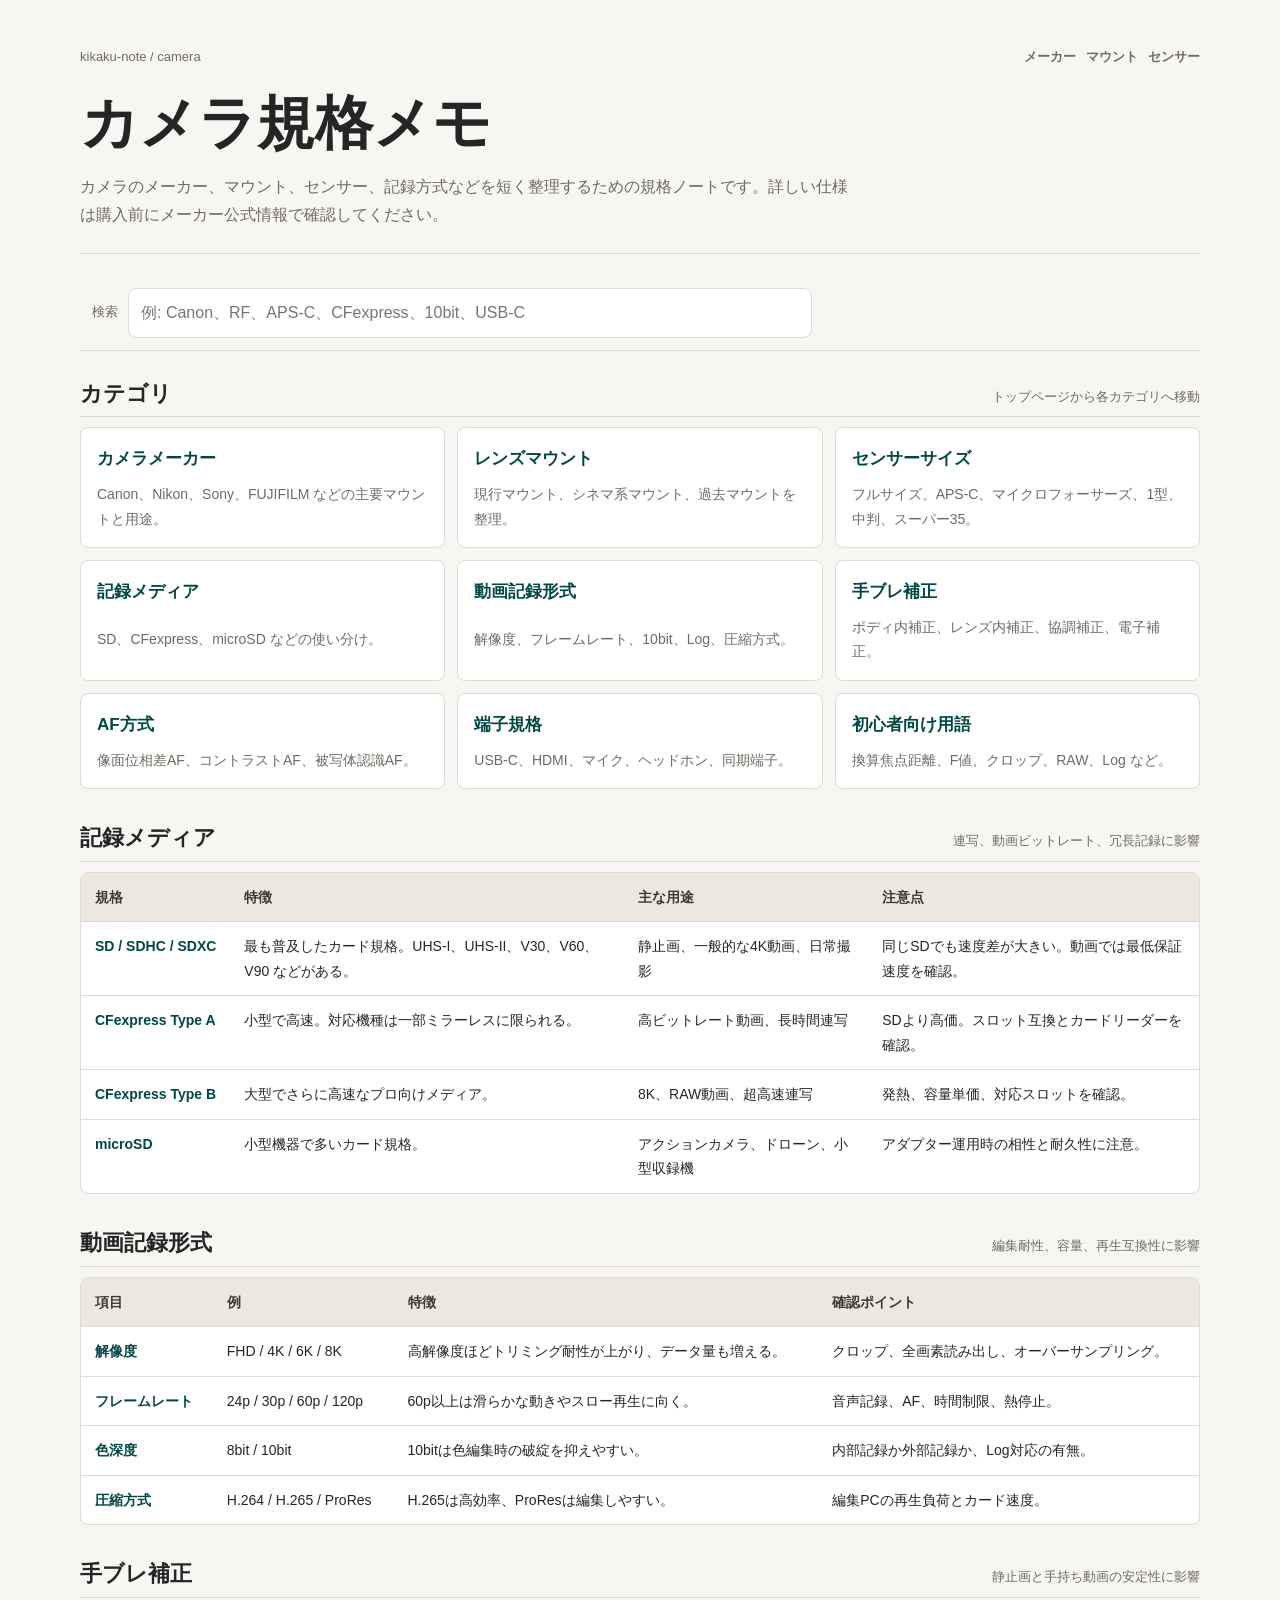
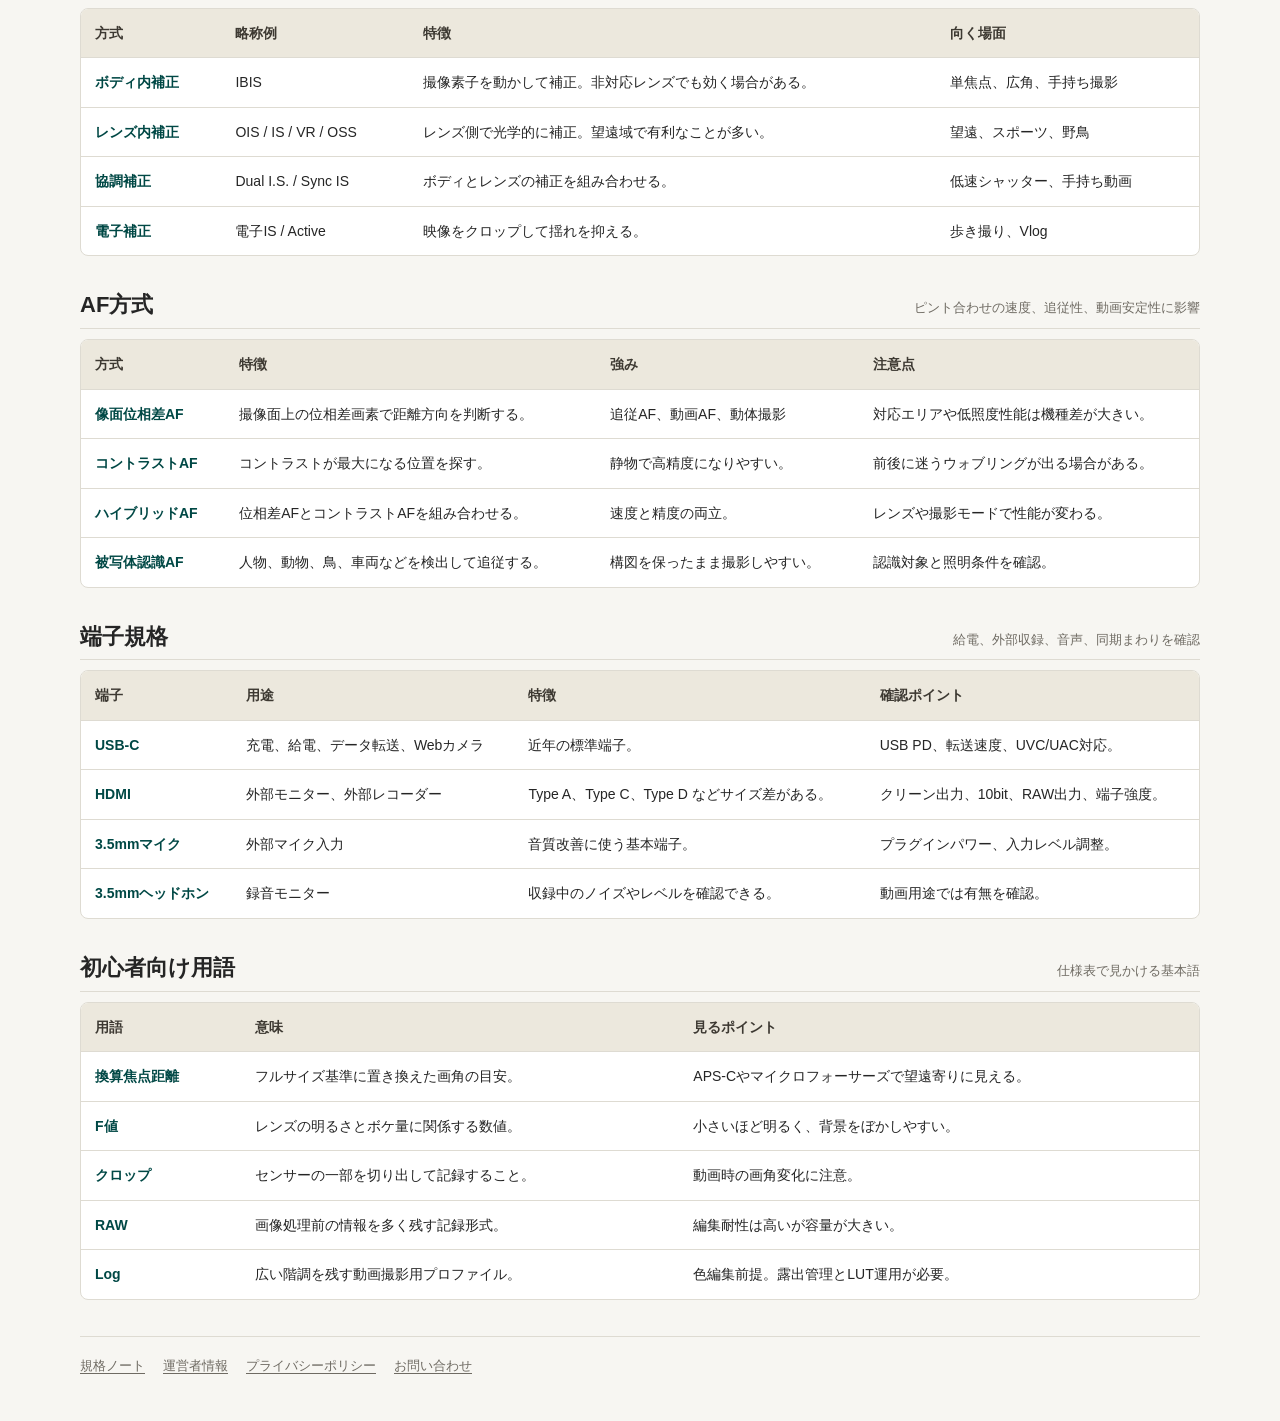
==== index.html @ 4264327b "Add camera standards multi-page site" ====
<!doctype html>
<html lang="ja">
<head>
  <meta charset="utf-8">
  <meta name="viewport" content="width=device-width, initial-scale=1">
  <title>カメラ規格メモ</title>
  <meta name="description" content="カメラメーカー、レンズマウント、センサーサイズ、記録メディア、動画記録形式などを整理するカメラ規格メモ。">
  <link rel="canonical" href="https://camera.kikaku-note.com/">
  <meta property="og:type" content="website">
  <meta property="og:title" content="カメラ規格メモ">
  <meta property="og:description" content="カメラ関連規格を軽く調べるための規格ノート。">
  <meta property="og:url" content="https://camera.kikaku-note.com/">
  <meta name="theme-color" content="#f7f6f2">
  <script async src="https://www.googletagmanager.com/gtag/js?id=G-C3M3YRW4B7"></script>
  <script>
    window.dataLayer = window.dataLayer || [];
    function gtag(){dataLayer.push(arguments);}
    gtag('js', new Date());
    gtag('config', 'G-C3M3YRW4B7');
  </script>
  <style>
    :root{--bg:#f7f6f2;--paper:#fff;--ink:#252525;--muted:#6f6b63;--line:#dedbd2;--soft:#ece8dd;--accent:#006c67;--accent-ink:#004845;--mark:#fff2a6;font-family:-apple-system,BlinkMacSystemFont,"Segoe UI","Hiragino Sans","Yu Gothic",Meiryo,sans-serif;color-scheme:light}
    *{box-sizing:border-box}
    body{margin:0;background:var(--bg);color:var(--ink);line-height:1.75;letter-spacing:0}
    a{color:var(--accent-ink);text-decoration-thickness:1px;text-underline-offset:.2em}
    .site{width:min(1120px,calc(100% - 32px));margin:0 auto;padding:26px 0 44px}
    header{display:grid;gap:18px;padding:16px 0 24px;border-bottom:1px solid var(--line)}
    .brand{display:flex;align-items:center;justify-content:space-between;gap:16px;color:var(--muted);font-size:13px}
    .brand a{text-decoration:none;color:inherit}
    nav{display:flex;flex-wrap:wrap;gap:10px}
    nav a{padding:4px 0;font-weight:700;color:var(--accent-ink)}
    h1{margin:0;font-size:clamp(32px,6vw,58px);line-height:1.1;font-weight:760}
    h2{margin:0;font-size:22px;line-height:1.35}
    h3{margin:0;font-size:17px;line-height:1.45}
    p{margin:0}
    .lead{max-width:780px;color:var(--muted)}
    .search{position:sticky;top:0;z-index:2;margin:22px 0 28px;padding:12px;background:rgba(247,246,242,.94);border-bottom:1px solid var(--line);backdrop-filter:blur(10px)}
    .search-inner{display:flex;align-items:center;gap:10px;max-width:720px}
    label{font-size:13px;color:var(--muted);white-space:nowrap}
    input[type=search]{width:100%;min-height:44px;border:1px solid var(--line);border-radius:8px;padding:10px 12px;background:var(--paper);color:var(--ink);font:inherit}
    input[type=search]:focus{outline:2px solid rgba(0,108,103,.24);border-color:var(--accent)}
    main{display:grid;gap:34px}
    .section-head{display:flex;align-items:baseline;justify-content:space-between;gap:16px;margin-bottom:10px;padding-bottom:8px;border-bottom:1px solid var(--line)}
    .note{color:var(--muted);font-size:13px}
    .grid{display:grid;grid-template-columns:repeat(3,minmax(0,1fr));gap:12px}
    .card{display:grid;gap:8px;padding:16px;background:var(--paper);border:1px solid var(--line);border-radius:8px;text-decoration:none;color:inherit}
    .card strong{color:var(--accent-ink);font-size:17px}
    .card span{color:var(--muted);font-size:14px}
    .table-wrap{overflow-x:auto;background:var(--paper);border:1px solid var(--line);border-radius:8px}
    table{width:100%;min-width:720px;border-collapse:collapse;font-size:14px}
    th,td{padding:12px 14px;border-bottom:1px solid var(--line);text-align:left;vertical-align:top}
    th{background:var(--soft);color:#3d3932;font-weight:700;white-space:nowrap}
    tr:last-child td{border-bottom:0}
    td:first-child{font-weight:700;color:var(--accent-ink);white-space:nowrap}
    mark{background:var(--mark);color:inherit;padding:0 .1em}
    .empty{display:none;padding:18px;color:var(--muted);background:var(--paper);border:1px solid var(--line);border-radius:8px}
    body.no-results .empty{display:block}
    footer{margin-top:36px;padding-top:18px;border-top:1px solid var(--line);display:flex;flex-wrap:wrap;gap:10px 18px;color:var(--muted);font-size:13px}
    footer a{color:inherit}
    @media(max-width:760px){.site{width:min(100% - 20px,1120px);padding-top:18px}.brand{display:grid}.search{margin-left:-10px;margin-right:-10px;padding:10px}.search-inner,.section-head{display:grid;gap:6px}.grid{grid-template-columns:1fr}table{min-width:640px;font-size:13px}th,td{padding:10px}}
  </style>
</head>
<body>
  <div class="site">
    <header>
      <div class="brand">
        <a href="/">kikaku-note / camera</a>
        <nav aria-label="主要カテゴリ">
          <a href="/makers/">メーカー</a>
          <a href="/mounts/">マウント</a>
          <a href="/sensors/">センサー</a>
        </nav>
      </div>
      <h1>カメラ規格メモ</h1>
      <p class="lead">カメラのメーカー、マウント、センサー、記録方式などを短く整理するための規格ノートです。詳しい仕様は購入前にメーカー公式情報で確認してください。</p>
    </header>

    <div class="search" role="search">
      <div class="search-inner">
        <label for="site-search">検索</label>
        <input id="site-search" type="search" placeholder="例: Canon、RF、APS-C、CFexpress、10bit、USB-C" autocomplete="off">
      </div>
    </div>

    <main>
      <p class="empty" id="empty-message">一致する項目がありません。別のキーワードで検索してください。</p>

      <section data-search-section>
        <div class="section-head">
          <h2>カテゴリ</h2>
          <p class="note">トップページから各カテゴリへ移動</p>
        </div>
        <div class="grid">
          <a class="card" href="/makers/" data-search-item><strong>カメラメーカー</strong><span>Canon、Nikon、Sony、FUJIFILM などの主要マウントと用途。</span></a>
          <a class="card" href="/mounts/" data-search-item><strong>レンズマウント</strong><span>現行マウント、シネマ系マウント、過去マウントを整理。</span></a>
          <a class="card" href="/sensors/" data-search-item><strong>センサーサイズ</strong><span>フルサイズ、APS-C、マイクロフォーサーズ、1型、中判、スーパー35。</span></a>
          <a class="card" href="#media" data-search-item><strong>記録メディア</strong><span>SD、CFexpress、microSD などの使い分け。</span></a>
          <a class="card" href="#video" data-search-item><strong>動画記録形式</strong><span>解像度、フレームレート、10bit、Log、圧縮方式。</span></a>
          <a class="card" href="#stabilization" data-search-item><strong>手ブレ補正</strong><span>ボディ内補正、レンズ内補正、協調補正、電子補正。</span></a>
          <a class="card" href="#af" data-search-item><strong>AF方式</strong><span>像面位相差AF、コントラストAF、被写体認識AF。</span></a>
          <a class="card" href="#ports" data-search-item><strong>端子規格</strong><span>USB-C、HDMI、マイク、ヘッドホン、同期端子。</span></a>
          <a class="card" href="#terms" data-search-item><strong>初心者向け用語</strong><span>換算焦点距離、F値、クロップ、RAW、Log など。</span></a>
        </div>
      </section>

      <section id="media" data-search-section>
        <div class="section-head"><h2>記録メディア</h2><p class="note">連写、動画ビットレート、冗長記録に影響</p></div>
        <div class="table-wrap">
          <table>
            <thead><tr><th>規格</th><th>特徴</th><th>主な用途</th><th>注意点</th></tr></thead>
            <tbody>
              <tr data-search-item><td>SD / SDHC / SDXC</td><td>最も普及したカード規格。UHS-I、UHS-II、V30、V60、V90 などがある。</td><td>静止画、一般的な4K動画、日常撮影</td><td>同じSDでも速度差が大きい。動画では最低保証速度を確認。</td></tr>
              <tr data-search-item><td>CFexpress Type A</td><td>小型で高速。対応機種は一部ミラーレスに限られる。</td><td>高ビットレート動画、長時間連写</td><td>SDより高価。スロット互換とカードリーダーを確認。</td></tr>
              <tr data-search-item><td>CFexpress Type B</td><td>大型でさらに高速なプロ向けメディア。</td><td>8K、RAW動画、超高速連写</td><td>発熱、容量単価、対応スロットを確認。</td></tr>
              <tr data-search-item><td>microSD</td><td>小型機器で多いカード規格。</td><td>アクションカメラ、ドローン、小型収録機</td><td>アダプター運用時の相性と耐久性に注意。</td></tr>
            </tbody>
          </table>
        </div>
      </section>

      <section id="video" data-search-section>
        <div class="section-head"><h2>動画記録形式</h2><p class="note">編集耐性、容量、再生互換性に影響</p></div>
        <div class="table-wrap">
          <table>
            <thead><tr><th>項目</th><th>例</th><th>特徴</th><th>確認ポイント</th></tr></thead>
            <tbody>
              <tr data-search-item><td>解像度</td><td>FHD / 4K / 6K / 8K</td><td>高解像度ほどトリミング耐性が上がり、データ量も増える。</td><td>クロップ、全画素読み出し、オーバーサンプリング。</td></tr>
              <tr data-search-item><td>フレームレート</td><td>24p / 30p / 60p / 120p</td><td>60p以上は滑らかな動きやスロー再生に向く。</td><td>音声記録、AF、時間制限、熱停止。</td></tr>
              <tr data-search-item><td>色深度</td><td>8bit / 10bit</td><td>10bitは色編集時の破綻を抑えやすい。</td><td>内部記録か外部記録か、Log対応の有無。</td></tr>
              <tr data-search-item><td>圧縮方式</td><td>H.264 / H.265 / ProRes</td><td>H.265は高効率、ProResは編集しやすい。</td><td>編集PCの再生負荷とカード速度。</td></tr>
            </tbody>
          </table>
        </div>
      </section>

      <section id="stabilization" data-search-section>
        <div class="section-head"><h2>手ブレ補正</h2><p class="note">静止画と手持ち動画の安定性に影響</p></div>
        <div class="table-wrap">
          <table>
            <thead><tr><th>方式</th><th>略称例</th><th>特徴</th><th>向く場面</th></tr></thead>
            <tbody>
              <tr data-search-item><td>ボディ内補正</td><td>IBIS</td><td>撮像素子を動かして補正。非対応レンズでも効く場合がある。</td><td>単焦点、広角、手持ち撮影</td></tr>
              <tr data-search-item><td>レンズ内補正</td><td>OIS / IS / VR / OSS</td><td>レンズ側で光学的に補正。望遠域で有利なことが多い。</td><td>望遠、スポーツ、野鳥</td></tr>
              <tr data-search-item><td>協調補正</td><td>Dual I.S. / Sync IS</td><td>ボディとレンズの補正を組み合わせる。</td><td>低速シャッター、手持ち動画</td></tr>
              <tr data-search-item><td>電子補正</td><td>電子IS / Active</td><td>映像をクロップして揺れを抑える。</td><td>歩き撮り、Vlog</td></tr>
            </tbody>
          </table>
        </div>
      </section>

      <section id="af" data-search-section>
        <div class="section-head"><h2>AF方式</h2><p class="note">ピント合わせの速度、追従性、動画安定性に影響</p></div>
        <div class="table-wrap">
          <table>
            <thead><tr><th>方式</th><th>特徴</th><th>強み</th><th>注意点</th></tr></thead>
            <tbody>
              <tr data-search-item><td>像面位相差AF</td><td>撮像面上の位相差画素で距離方向を判断する。</td><td>追従AF、動画AF、動体撮影</td><td>対応エリアや低照度性能は機種差が大きい。</td></tr>
              <tr data-search-item><td>コントラストAF</td><td>コントラストが最大になる位置を探す。</td><td>静物で高精度になりやすい。</td><td>前後に迷うウォブリングが出る場合がある。</td></tr>
              <tr data-search-item><td>ハイブリッドAF</td><td>位相差AFとコントラストAFを組み合わせる。</td><td>速度と精度の両立。</td><td>レンズや撮影モードで性能が変わる。</td></tr>
              <tr data-search-item><td>被写体認識AF</td><td>人物、動物、鳥、車両などを検出して追従する。</td><td>構図を保ったまま撮影しやすい。</td><td>認識対象と照明条件を確認。</td></tr>
            </tbody>
          </table>
        </div>
      </section>

      <section id="ports" data-search-section>
        <div class="section-head"><h2>端子規格</h2><p class="note">給電、外部収録、音声、同期まわりを確認</p></div>
        <div class="table-wrap">
          <table>
            <thead><tr><th>端子</th><th>用途</th><th>特徴</th><th>確認ポイント</th></tr></thead>
            <tbody>
              <tr data-search-item><td>USB-C</td><td>充電、給電、データ転送、Webカメラ</td><td>近年の標準端子。</td><td>USB PD、転送速度、UVC/UAC対応。</td></tr>
              <tr data-search-item><td>HDMI</td><td>外部モニター、外部レコーダー</td><td>Type A、Type C、Type D などサイズ差がある。</td><td>クリーン出力、10bit、RAW出力、端子強度。</td></tr>
              <tr data-search-item><td>3.5mmマイク</td><td>外部マイク入力</td><td>音質改善に使う基本端子。</td><td>プラグインパワー、入力レベル調整。</td></tr>
              <tr data-search-item><td>3.5mmヘッドホン</td><td>録音モニター</td><td>収録中のノイズやレベルを確認できる。</td><td>動画用途では有無を確認。</td></tr>
            </tbody>
          </table>
        </div>
      </section>

      <section id="terms" data-search-section>
        <div class="section-head"><h2>初心者向け用語</h2><p class="note">仕様表で見かける基本語</p></div>
        <div class="table-wrap">
          <table>
            <thead><tr><th>用語</th><th>意味</th><th>見るポイント</th></tr></thead>
            <tbody>
              <tr data-search-item><td>換算焦点距離</td><td>フルサイズ基準に置き換えた画角の目安。</td><td>APS-Cやマイクロフォーサーズで望遠寄りに見える。</td></tr>
              <tr data-search-item><td>F値</td><td>レンズの明るさとボケ量に関係する数値。</td><td>小さいほど明るく、背景をぼかしやすい。</td></tr>
              <tr data-search-item><td>クロップ</td><td>センサーの一部を切り出して記録すること。</td><td>動画時の画角変化に注意。</td></tr>
              <tr data-search-item><td>RAW</td><td>画像処理前の情報を多く残す記録形式。</td><td>編集耐性は高いが容量が大きい。</td></tr>
              <tr data-search-item><td>Log</td><td>広い階調を残す動画撮影用プロファイル。</td><td>色編集前提。露出管理とLUT運用が必要。</td></tr>
            </tbody>
          </table>
        </div>
      </section>
    </main>

    <footer>
      <a href="https://kikaku-note.com/">規格ノート</a>
      <a href="https://kikaku-note.com/about/">運営者情報</a>
      <a href="https://kikaku-note.com/privacy/">プライバシーポリシー</a>
      <a href="https://kikaku-note.com/contact/">お問い合わせ</a>
    </footer>
  </div>
  <script>
    const input=document.getElementById('site-search');
    const items=[...document.querySelectorAll('[data-search-item]')];
    const sections=[...document.querySelectorAll('[data-search-section]')];
    function clearMarks(node){node.querySelectorAll('mark').forEach(m=>m.replaceWith(document.createTextNode(m.textContent)));node.normalize();}
    function highlight(node,q){if(!q)return;const walker=document.createTreeWalker(node,NodeFilter.SHOW_TEXT);const texts=[];while(walker.nextNode())texts.push(walker.currentNode);for(const textNode of texts){const text=textNode.nodeValue;const i=text.toLowerCase().indexOf(q.toLowerCase());if(i<0)continue;const mark=document.createElement('mark');mark.textContent=text.slice(i,i+q.length);textNode.replaceWith(document.createTextNode(text.slice(0,i)),mark,document.createTextNode(text.slice(i+q.length)));break;}}
    function filter(){const q=input.value.trim();let visible=0;items.forEach(item=>{clearMarks(item);const ok=!q||item.textContent.toLowerCase().includes(q.toLowerCase());item.hidden=!ok;if(ok){visible++;highlight(item,q);}});sections.forEach(section=>{section.hidden=![...section.querySelectorAll('[data-search-item]')].some(item=>!item.hidden);});document.body.classList.toggle('no-results',visible===0);}
    input.addEventListener('input',filter);
  </script>
</body>
</html>
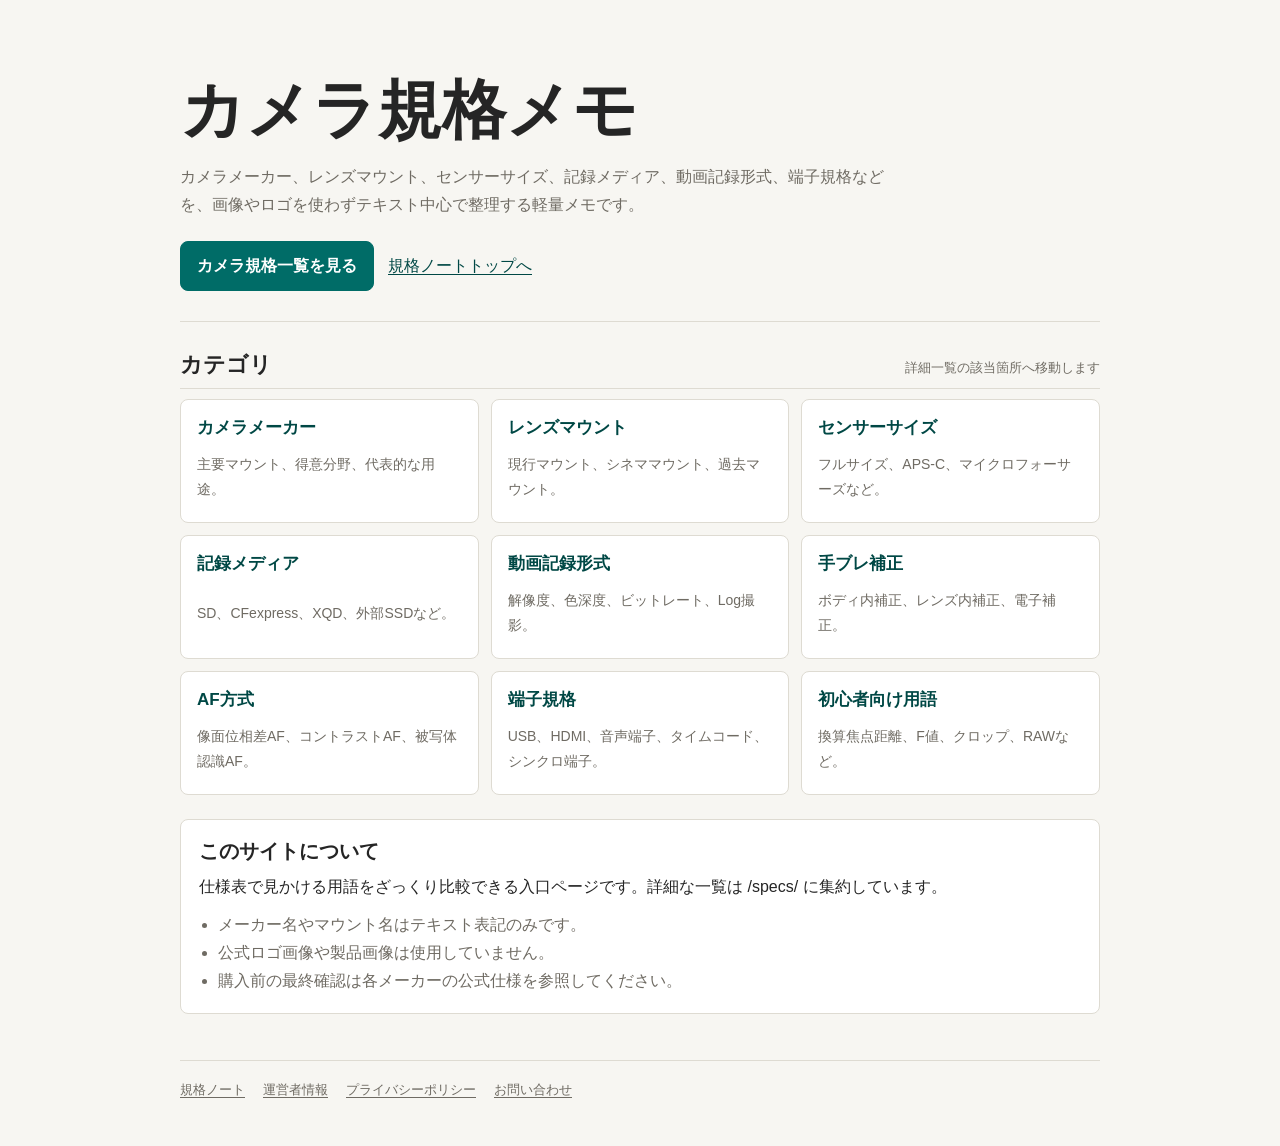
==== commit 71c7e1ee: "Refactor camera site with shared CSS and category anchors" ====
--- a/index.html
+++ b/index.html
@@ -4,13 +4,14 @@
   <meta charset="utf-8">
   <meta name="viewport" content="width=device-width, initial-scale=1">
   <title>カメラ規格メモ</title>
-  <meta name="description" content="カメラメーカー、レンズマウント、センサーサイズ、記録メディア、動画記録形式などを整理するカメラ規格メモ。">
+  <meta name="description" content="カメラメーカー、レンズマウント、センサーサイズ、記録メディア、動画記録形式などを整理したカメラ規格メモ。">
   <link rel="canonical" href="https://camera.kikaku-note.com/">
   <meta property="og:type" content="website">
   <meta property="og:title" content="カメラ規格メモ">
-  <meta property="og:description" content="カメラ関連規格を軽く調べるための規格ノート。">
+  <meta property="og:description" content="カメラ関連規格をテキスト中心で確認できる軽量メモ。">
   <meta property="og:url" content="https://camera.kikaku-note.com/">
   <meta name="theme-color" content="#f7f6f2">
+  <link rel="stylesheet" href="/assets/style.css">
   <script async src="https://www.googletagmanager.com/gtag/js?id=G-C3M3YRW4B7"></script>
   <script>
     window.dataLayer = window.dataLayer || [];
@@ -18,180 +19,45 @@
     gtag('js', new Date());
     gtag('config', 'G-C3M3YRW4B7');
   </script>
-  <style>
-    :root{--bg:#f7f6f2;--paper:#fff;--ink:#252525;--muted:#6f6b63;--line:#dedbd2;--soft:#ece8dd;--accent:#006c67;--accent-ink:#004845;--mark:#fff2a6;font-family:-apple-system,BlinkMacSystemFont,"Segoe UI","Hiragino Sans","Yu Gothic",Meiryo,sans-serif;color-scheme:light}
-    *{box-sizing:border-box}
-    body{margin:0;background:var(--bg);color:var(--ink);line-height:1.75;letter-spacing:0}
-    a{color:var(--accent-ink);text-decoration-thickness:1px;text-underline-offset:.2em}
-    .site{width:min(1120px,calc(100% - 32px));margin:0 auto;padding:26px 0 44px}
-    header{display:grid;gap:18px;padding:16px 0 24px;border-bottom:1px solid var(--line)}
-    .brand{display:flex;align-items:center;justify-content:space-between;gap:16px;color:var(--muted);font-size:13px}
-    .brand a{text-decoration:none;color:inherit}
-    nav{display:flex;flex-wrap:wrap;gap:10px}
-    nav a{padding:4px 0;font-weight:700;color:var(--accent-ink)}
-    h1{margin:0;font-size:clamp(32px,6vw,58px);line-height:1.1;font-weight:760}
-    h2{margin:0;font-size:22px;line-height:1.35}
-    h3{margin:0;font-size:17px;line-height:1.45}
-    p{margin:0}
-    .lead{max-width:780px;color:var(--muted)}
-    .search{position:sticky;top:0;z-index:2;margin:22px 0 28px;padding:12px;background:rgba(247,246,242,.94);border-bottom:1px solid var(--line);backdrop-filter:blur(10px)}
-    .search-inner{display:flex;align-items:center;gap:10px;max-width:720px}
-    label{font-size:13px;color:var(--muted);white-space:nowrap}
-    input[type=search]{width:100%;min-height:44px;border:1px solid var(--line);border-radius:8px;padding:10px 12px;background:var(--paper);color:var(--ink);font:inherit}
-    input[type=search]:focus{outline:2px solid rgba(0,108,103,.24);border-color:var(--accent)}
-    main{display:grid;gap:34px}
-    .section-head{display:flex;align-items:baseline;justify-content:space-between;gap:16px;margin-bottom:10px;padding-bottom:8px;border-bottom:1px solid var(--line)}
-    .note{color:var(--muted);font-size:13px}
-    .grid{display:grid;grid-template-columns:repeat(3,minmax(0,1fr));gap:12px}
-    .card{display:grid;gap:8px;padding:16px;background:var(--paper);border:1px solid var(--line);border-radius:8px;text-decoration:none;color:inherit}
-    .card strong{color:var(--accent-ink);font-size:17px}
-    .card span{color:var(--muted);font-size:14px}
-    .table-wrap{overflow-x:auto;background:var(--paper);border:1px solid var(--line);border-radius:8px}
-    table{width:100%;min-width:720px;border-collapse:collapse;font-size:14px}
-    th,td{padding:12px 14px;border-bottom:1px solid var(--line);text-align:left;vertical-align:top}
-    th{background:var(--soft);color:#3d3932;font-weight:700;white-space:nowrap}
-    tr:last-child td{border-bottom:0}
-    td:first-child{font-weight:700;color:var(--accent-ink);white-space:nowrap}
-    mark{background:var(--mark);color:inherit;padding:0 .1em}
-    .empty{display:none;padding:18px;color:var(--muted);background:var(--paper);border:1px solid var(--line);border-radius:8px}
-    body.no-results .empty{display:block}
-    footer{margin-top:36px;padding-top:18px;border-top:1px solid var(--line);display:flex;flex-wrap:wrap;gap:10px 18px;color:var(--muted);font-size:13px}
-    footer a{color:inherit}
-    @media(max-width:760px){.site{width:min(100% - 20px,1120px);padding-top:18px}.brand{display:grid}.search{margin-left:-10px;margin-right:-10px;padding:10px}.search-inner,.section-head{display:grid;gap:6px}.grid{grid-template-columns:1fr}table{min-width:640px;font-size:13px}th,td{padding:10px}}
-  </style>
 </head>
 <body>
-  <div class="site">
-    <header>
-      <div class="brand">
-        <a href="/">kikaku-note / camera</a>
-        <nav aria-label="主要カテゴリ">
-          <a href="/makers/">メーカー</a>
-          <a href="/mounts/">マウント</a>
-          <a href="/sensors/">センサー</a>
-        </nav>
+  <div class="site site-home">
+    <header class="hero">
+      <h1>カメラ規格メモ</h1>
+      <p class="lead">カメラメーカー、レンズマウント、センサーサイズ、記録メディア、動画記録形式、端子規格などを、画像やロゴを使わずテキスト中心で整理する軽量メモです。</p>
+      <div class="actions">
+        <a class="button" href="/specs/">カメラ規格一覧を見る</a>
+        <a href="https://kikaku-note.com/">規格ノートトップへ</a>
       </div>
-      <h1>カメラ規格メモ</h1>
-      <p class="lead">カメラのメーカー、マウント、センサー、記録方式などを短く整理するための規格ノートです。詳しい仕様は購入前にメーカー公式情報で確認してください。</p>
     </header>
 
-    <div class="search" role="search">
-      <div class="search-inner">
-        <label for="site-search">検索</label>
-        <input id="site-search" type="search" placeholder="例: Canon、RF、APS-C、CFexpress、10bit、USB-C" autocomplete="off">
-      </div>
-    </div>
-
     <main>
-      <p class="empty" id="empty-message">一致する項目がありません。別のキーワードで検索してください。</p>
-
-      <section data-search-section>
+      <section aria-labelledby="categories-title">
         <div class="section-head">
-          <h2>カテゴリ</h2>
-          <p class="note">トップページから各カテゴリへ移動</p>
+          <h2 id="categories-title">カテゴリ</h2>
+          <p class="note">詳細一覧の該当箇所へ移動します</p>
         </div>
-        <div class="grid">
-          <a class="card" href="/makers/" data-search-item><strong>カメラメーカー</strong><span>Canon、Nikon、Sony、FUJIFILM などの主要マウントと用途。</span></a>
-          <a class="card" href="/mounts/" data-search-item><strong>レンズマウント</strong><span>現行マウント、シネマ系マウント、過去マウントを整理。</span></a>
-          <a class="card" href="/sensors/" data-search-item><strong>センサーサイズ</strong><span>フルサイズ、APS-C、マイクロフォーサーズ、1型、中判、スーパー35。</span></a>
-          <a class="card" href="#media" data-search-item><strong>記録メディア</strong><span>SD、CFexpress、microSD などの使い分け。</span></a>
-          <a class="card" href="#video" data-search-item><strong>動画記録形式</strong><span>解像度、フレームレート、10bit、Log、圧縮方式。</span></a>
-          <a class="card" href="#stabilization" data-search-item><strong>手ブレ補正</strong><span>ボディ内補正、レンズ内補正、協調補正、電子補正。</span></a>
-          <a class="card" href="#af" data-search-item><strong>AF方式</strong><span>像面位相差AF、コントラストAF、被写体認識AF。</span></a>
-          <a class="card" href="#ports" data-search-item><strong>端子規格</strong><span>USB-C、HDMI、マイク、ヘッドホン、同期端子。</span></a>
-          <a class="card" href="#terms" data-search-item><strong>初心者向け用語</strong><span>換算焦点距離、F値、クロップ、RAW、Log など。</span></a>
+        <div class="category-grid">
+          <a class="category-card" href="/specs/#makers"><strong>カメラメーカー</strong><span>主要マウント、得意分野、代表的な用途。</span></a>
+          <a class="category-card" href="/specs/#mounts"><strong>レンズマウント</strong><span>現行マウント、シネママウント、過去マウント。</span></a>
+          <a class="category-card" href="/specs/#sensors"><strong>センサーサイズ</strong><span>フルサイズ、APS-C、マイクロフォーサーズなど。</span></a>
+          <a class="category-card" href="/specs/#media"><strong>記録メディア</strong><span>SD、CFexpress、XQD、外部SSDなど。</span></a>
+          <a class="category-card" href="/specs/#video"><strong>動画記録形式</strong><span>解像度、色深度、ビットレート、Log撮影。</span></a>
+          <a class="category-card" href="/specs/#stabilization"><strong>手ブレ補正</strong><span>ボディ内補正、レンズ内補正、電子補正。</span></a>
+          <a class="category-card" href="/specs/#af"><strong>AF方式</strong><span>像面位相差AF、コントラストAF、被写体認識AF。</span></a>
+          <a class="category-card" href="/specs/#ports"><strong>端子規格</strong><span>USB、HDMI、音声端子、タイムコード、シンクロ端子。</span></a>
+          <a class="category-card" href="/specs/#terms"><strong>初心者向け用語</strong><span>換算焦点距離、F値、クロップ、RAWなど。</span></a>
         </div>
       </section>
 
-      <section id="media" data-search-section>
-        <div class="section-head"><h2>記録メディア</h2><p class="note">連写、動画ビットレート、冗長記録に影響</p></div>
-        <div class="table-wrap">
-          <table>
-            <thead><tr><th>規格</th><th>特徴</th><th>主な用途</th><th>注意点</th></tr></thead>
-            <tbody>
-              <tr data-search-item><td>SD / SDHC / SDXC</td><td>最も普及したカード規格。UHS-I、UHS-II、V30、V60、V90 などがある。</td><td>静止画、一般的な4K動画、日常撮影</td><td>同じSDでも速度差が大きい。動画では最低保証速度を確認。</td></tr>
-              <tr data-search-item><td>CFexpress Type A</td><td>小型で高速。対応機種は一部ミラーレスに限られる。</td><td>高ビットレート動画、長時間連写</td><td>SDより高価。スロット互換とカードリーダーを確認。</td></tr>
-              <tr data-search-item><td>CFexpress Type B</td><td>大型でさらに高速なプロ向けメディア。</td><td>8K、RAW動画、超高速連写</td><td>発熱、容量単価、対応スロットを確認。</td></tr>
-              <tr data-search-item><td>microSD</td><td>小型機器で多いカード規格。</td><td>アクションカメラ、ドローン、小型収録機</td><td>アダプター運用時の相性と耐久性に注意。</td></tr>
-            </tbody>
-          </table>
-        </div>
-      </section>
-
-      <section id="video" data-search-section>
-        <div class="section-head"><h2>動画記録形式</h2><p class="note">編集耐性、容量、再生互換性に影響</p></div>
-        <div class="table-wrap">
-          <table>
-            <thead><tr><th>項目</th><th>例</th><th>特徴</th><th>確認ポイント</th></tr></thead>
-            <tbody>
-              <tr data-search-item><td>解像度</td><td>FHD / 4K / 6K / 8K</td><td>高解像度ほどトリミング耐性が上がり、データ量も増える。</td><td>クロップ、全画素読み出し、オーバーサンプリング。</td></tr>
-              <tr data-search-item><td>フレームレート</td><td>24p / 30p / 60p / 120p</td><td>60p以上は滑らかな動きやスロー再生に向く。</td><td>音声記録、AF、時間制限、熱停止。</td></tr>
-              <tr data-search-item><td>色深度</td><td>8bit / 10bit</td><td>10bitは色編集時の破綻を抑えやすい。</td><td>内部記録か外部記録か、Log対応の有無。</td></tr>
-              <tr data-search-item><td>圧縮方式</td><td>H.264 / H.265 / ProRes</td><td>H.265は高効率、ProResは編集しやすい。</td><td>編集PCの再生負荷とカード速度。</td></tr>
-            </tbody>
-          </table>
-        </div>
-      </section>
-
-      <section id="stabilization" data-search-section>
-        <div class="section-head"><h2>手ブレ補正</h2><p class="note">静止画と手持ち動画の安定性に影響</p></div>
-        <div class="table-wrap">
-          <table>
-            <thead><tr><th>方式</th><th>略称例</th><th>特徴</th><th>向く場面</th></tr></thead>
-            <tbody>
-              <tr data-search-item><td>ボディ内補正</td><td>IBIS</td><td>撮像素子を動かして補正。非対応レンズでも効く場合がある。</td><td>単焦点、広角、手持ち撮影</td></tr>
-              <tr data-search-item><td>レンズ内補正</td><td>OIS / IS / VR / OSS</td><td>レンズ側で光学的に補正。望遠域で有利なことが多い。</td><td>望遠、スポーツ、野鳥</td></tr>
-              <tr data-search-item><td>協調補正</td><td>Dual I.S. / Sync IS</td><td>ボディとレンズの補正を組み合わせる。</td><td>低速シャッター、手持ち動画</td></tr>
-              <tr data-search-item><td>電子補正</td><td>電子IS / Active</td><td>映像をクロップして揺れを抑える。</td><td>歩き撮り、Vlog</td></tr>
-            </tbody>
-          </table>
-        </div>
-      </section>
-
-      <section id="af" data-search-section>
-        <div class="section-head"><h2>AF方式</h2><p class="note">ピント合わせの速度、追従性、動画安定性に影響</p></div>
-        <div class="table-wrap">
-          <table>
-            <thead><tr><th>方式</th><th>特徴</th><th>強み</th><th>注意点</th></tr></thead>
-            <tbody>
-              <tr data-search-item><td>像面位相差AF</td><td>撮像面上の位相差画素で距離方向を判断する。</td><td>追従AF、動画AF、動体撮影</td><td>対応エリアや低照度性能は機種差が大きい。</td></tr>
-              <tr data-search-item><td>コントラストAF</td><td>コントラストが最大になる位置を探す。</td><td>静物で高精度になりやすい。</td><td>前後に迷うウォブリングが出る場合がある。</td></tr>
-              <tr data-search-item><td>ハイブリッドAF</td><td>位相差AFとコントラストAFを組み合わせる。</td><td>速度と精度の両立。</td><td>レンズや撮影モードで性能が変わる。</td></tr>
-              <tr data-search-item><td>被写体認識AF</td><td>人物、動物、鳥、車両などを検出して追従する。</td><td>構図を保ったまま撮影しやすい。</td><td>認識対象と照明条件を確認。</td></tr>
-            </tbody>
-          </table>
-        </div>
-      </section>
-
-      <section id="ports" data-search-section>
-        <div class="section-head"><h2>端子規格</h2><p class="note">給電、外部収録、音声、同期まわりを確認</p></div>
-        <div class="table-wrap">
-          <table>
-            <thead><tr><th>端子</th><th>用途</th><th>特徴</th><th>確認ポイント</th></tr></thead>
-            <tbody>
-              <tr data-search-item><td>USB-C</td><td>充電、給電、データ転送、Webカメラ</td><td>近年の標準端子。</td><td>USB PD、転送速度、UVC/UAC対応。</td></tr>
-              <tr data-search-item><td>HDMI</td><td>外部モニター、外部レコーダー</td><td>Type A、Type C、Type D などサイズ差がある。</td><td>クリーン出力、10bit、RAW出力、端子強度。</td></tr>
-              <tr data-search-item><td>3.5mmマイク</td><td>外部マイク入力</td><td>音質改善に使う基本端子。</td><td>プラグインパワー、入力レベル調整。</td></tr>
-              <tr data-search-item><td>3.5mmヘッドホン</td><td>録音モニター</td><td>収録中のノイズやレベルを確認できる。</td><td>動画用途では有無を確認。</td></tr>
-            </tbody>
-          </table>
-        </div>
-      </section>
-
-      <section id="terms" data-search-section>
-        <div class="section-head"><h2>初心者向け用語</h2><p class="note">仕様表で見かける基本語</p></div>
-        <div class="table-wrap">
-          <table>
-            <thead><tr><th>用語</th><th>意味</th><th>見るポイント</th></tr></thead>
-            <tbody>
-              <tr data-search-item><td>換算焦点距離</td><td>フルサイズ基準に置き換えた画角の目安。</td><td>APS-Cやマイクロフォーサーズで望遠寄りに見える。</td></tr>
-              <tr data-search-item><td>F値</td><td>レンズの明るさとボケ量に関係する数値。</td><td>小さいほど明るく、背景をぼかしやすい。</td></tr>
-              <tr data-search-item><td>クロップ</td><td>センサーの一部を切り出して記録すること。</td><td>動画時の画角変化に注意。</td></tr>
-              <tr data-search-item><td>RAW</td><td>画像処理前の情報を多く残す記録形式。</td><td>編集耐性は高いが容量が大きい。</td></tr>
-              <tr data-search-item><td>Log</td><td>広い階調を残す動画撮影用プロファイル。</td><td>色編集前提。露出管理とLUT運用が必要。</td></tr>
-            </tbody>
-          </table>
-        </div>
+      <section class="summary" aria-labelledby="about-title">
+        <h2 id="about-title">このサイトについて</h2>
+        <p>仕様表で見かける用語をざっくり比較できる入口ページです。詳細な一覧は /specs/ に集約しています。</p>
+        <ul>
+          <li>メーカー名やマウント名はテキスト表記のみです。</li>
+          <li>公式ロゴ画像や製品画像は使用していません。</li>
+          <li>購入前の最終確認は各メーカーの公式仕様を参照してください。</li>
+        </ul>
       </section>
     </main>
 
@@ -202,14 +68,5 @@
       <a href="https://kikaku-note.com/contact/">お問い合わせ</a>
     </footer>
   </div>
-  <script>
-    const input=document.getElementById('site-search');
-    const items=[...document.querySelectorAll('[data-search-item]')];
-    const sections=[...document.querySelectorAll('[data-search-section]')];
-    function clearMarks(node){node.querySelectorAll('mark').forEach(m=>m.replaceWith(document.createTextNode(m.textContent)));node.normalize();}
-    function highlight(node,q){if(!q)return;const walker=document.createTreeWalker(node,NodeFilter.SHOW_TEXT);const texts=[];while(walker.nextNode())texts.push(walker.currentNode);for(const textNode of texts){const text=textNode.nodeValue;const i=text.toLowerCase().indexOf(q.toLowerCase());if(i<0)continue;const mark=document.createElement('mark');mark.textContent=text.slice(i,i+q.length);textNode.replaceWith(document.createTextNode(text.slice(0,i)),mark,document.createTextNode(text.slice(i+q.length)));break;}}
-    function filter(){const q=input.value.trim();let visible=0;items.forEach(item=>{clearMarks(item);const ok=!q||item.textContent.toLowerCase().includes(q.toLowerCase());item.hidden=!ok;if(ok){visible++;highlight(item,q);}});sections.forEach(section=>{section.hidden=![...section.querySelectorAll('[data-search-item]')].some(item=>!item.hidden);});document.body.classList.toggle('no-results',visible===0);}
-    input.addEventListener('input',filter);
-  </script>
 </body>
 </html>
--- a/assets/style.css
+++ b/assets/style.css
@@ -0,0 +1,353 @@
+:root {
+  color-scheme: light;
+  --bg: #f7f6f2;
+  --paper: #fff;
+  --ink: #252525;
+  --muted: #6f6b63;
+  --line: #dedbd2;
+  --soft: #ece8dd;
+  --accent: #006c67;
+  --accent-ink: #004845;
+  --mark: #fff2a6;
+  font-family: -apple-system, BlinkMacSystemFont, "Segoe UI", "Hiragino Sans", "Yu Gothic", Meiryo, sans-serif;
+}
+
+* {
+  box-sizing: border-box;
+}
+
+body {
+  margin: 0;
+  background: var(--bg);
+  color: var(--ink);
+  line-height: 1.75;
+  letter-spacing: 0;
+}
+
+a {
+  color: var(--accent-ink);
+  text-decoration-thickness: 1px;
+  text-underline-offset: 0.2em;
+}
+
+.site {
+  width: min(1120px, calc(100% - 32px));
+  margin: 0 auto;
+  padding: 28px 0 44px;
+}
+
+.site-home {
+  width: min(920px, calc(100% - 32px));
+  padding-top: 48px;
+}
+
+header {
+  display: grid;
+  gap: 16px;
+  padding: 18px 0 24px;
+  border-bottom: 1px solid var(--line);
+}
+
+.hero {
+  gap: 18px;
+  padding: 28px 0 30px;
+}
+
+h1 {
+  margin: 0;
+  font-size: clamp(32px, 6vw, 58px);
+  line-height: 1.1;
+  font-weight: 760;
+}
+
+.hero h1 {
+  font-size: clamp(34px, 7vw, 64px);
+  line-height: 1.08;
+}
+
+h2 {
+  margin: 0;
+  font-size: 22px;
+  line-height: 1.35;
+}
+
+p {
+  margin: 0;
+}
+
+.lead {
+  max-width: 780px;
+  color: var(--muted);
+  font-size: 16px;
+}
+
+.site-home .lead {
+  max-width: 720px;
+}
+
+.back {
+  width: fit-content;
+  font-size: 14px;
+}
+
+.actions {
+  display: flex;
+  flex-wrap: wrap;
+  align-items: center;
+  gap: 14px;
+  margin-top: 4px;
+}
+
+.button {
+  display: inline-flex;
+  align-items: center;
+  justify-content: center;
+  min-height: 44px;
+  padding: 10px 16px;
+  border: 1px solid var(--accent);
+  border-radius: 8px;
+  background: var(--accent);
+  color: #fff;
+  font-weight: 700;
+  text-decoration: none;
+}
+
+.search {
+  position: sticky;
+  top: 0;
+  z-index: 2;
+  margin: 22px 0 28px;
+  padding: 12px;
+  background: rgba(247, 246, 242, 0.94);
+  border-bottom: 1px solid var(--line);
+  backdrop-filter: blur(10px);
+}
+
+.search-inner {
+  display: flex;
+  align-items: center;
+  gap: 10px;
+  max-width: 720px;
+}
+
+label {
+  color: var(--muted);
+  font-size: 13px;
+  white-space: nowrap;
+}
+
+input[type="search"] {
+  width: 100%;
+  min-height: 44px;
+  border: 1px solid var(--line);
+  border-radius: 8px;
+  padding: 10px 12px;
+  background: var(--paper);
+  color: var(--ink);
+  font: inherit;
+}
+
+input[type="search"]:focus {
+  outline: 2px solid rgba(0, 108, 103, 0.24);
+  border-color: var(--accent);
+}
+
+main {
+  display: grid;
+  gap: 34px;
+}
+
+.site-home main {
+  gap: 24px;
+  padding: 28px 0;
+}
+
+section {
+  scroll-margin-top: 84px;
+}
+
+.summary {
+  padding: 18px;
+  background: var(--paper);
+  border: 1px solid var(--line);
+  border-radius: 8px;
+}
+
+.summary h2 {
+  margin-bottom: 8px;
+  font-size: 20px;
+}
+
+.summary ul {
+  margin: 10px 0 0;
+  padding-left: 1.2em;
+  color: var(--muted);
+}
+
+.category-grid {
+  display: grid;
+  grid-template-columns: repeat(3, minmax(0, 1fr));
+  gap: 12px;
+}
+
+.category-card {
+  display: grid;
+  gap: 8px;
+  min-height: 124px;
+  padding: 16px;
+  background: var(--paper);
+  border: 1px solid var(--line);
+  border-radius: 8px;
+  color: inherit;
+  text-decoration: none;
+}
+
+.category-card strong {
+  color: var(--accent-ink);
+  font-size: 17px;
+  line-height: 1.4;
+}
+
+.category-card span {
+  color: var(--muted);
+  font-size: 14px;
+}
+
+.section-head {
+  display: flex;
+  align-items: baseline;
+  justify-content: space-between;
+  gap: 16px;
+  margin-bottom: 10px;
+  padding-bottom: 8px;
+  border-bottom: 1px solid var(--line);
+}
+
+.note {
+  color: var(--muted);
+  font-size: 13px;
+}
+
+.table-wrap {
+  overflow-x: auto;
+  background: var(--paper);
+  border: 1px solid var(--line);
+  border-radius: 8px;
+}
+
+table {
+  width: 100%;
+  min-width: 760px;
+  border-collapse: collapse;
+  font-size: 14px;
+}
+
+th,
+td {
+  padding: 12px 14px;
+  border-bottom: 1px solid var(--line);
+  text-align: left;
+  vertical-align: top;
+}
+
+th {
+  background: var(--soft);
+  color: #3d3932;
+  font-weight: 700;
+  white-space: nowrap;
+}
+
+tr:last-child td {
+  border-bottom: 0;
+}
+
+td:first-child {
+  color: var(--accent-ink);
+  font-weight: 700;
+  white-space: nowrap;
+}
+
+mark {
+  background: var(--mark);
+  color: inherit;
+  padding: 0 0.1em;
+}
+
+.empty {
+  display: none;
+  padding: 18px;
+  color: var(--muted);
+  background: var(--paper);
+  border: 1px solid var(--line);
+  border-radius: 8px;
+}
+
+body.no-results .empty {
+  display: block;
+}
+
+footer {
+  display: flex;
+  flex-wrap: wrap;
+  gap: 10px 18px;
+  margin-top: 36px;
+  padding-top: 18px;
+  border-top: 1px solid var(--line);
+  color: var(--muted);
+  font-size: 13px;
+}
+
+.site-home footer {
+  margin-top: 18px;
+}
+
+footer a {
+  color: inherit;
+}
+
+@media (max-width: 760px) {
+  .site,
+  .site-home {
+    width: min(100% - 20px, 1120px);
+    padding-top: 18px;
+  }
+
+  .site-home {
+    padding-top: 28px;
+  }
+
+  .hero {
+    padding-top: 16px;
+  }
+
+  .actions,
+  .search-inner,
+  .section-head {
+    display: grid;
+    gap: 6px;
+  }
+
+  .actions {
+    align-items: stretch;
+  }
+
+  .search {
+    margin-left: -10px;
+    margin-right: -10px;
+    padding: 10px;
+  }
+
+  .category-grid {
+    grid-template-columns: 1fr;
+  }
+
+  table {
+    min-width: 680px;
+    font-size: 13px;
+  }
+
+  th,
+  td {
+    padding: 10px;
+  }
+}
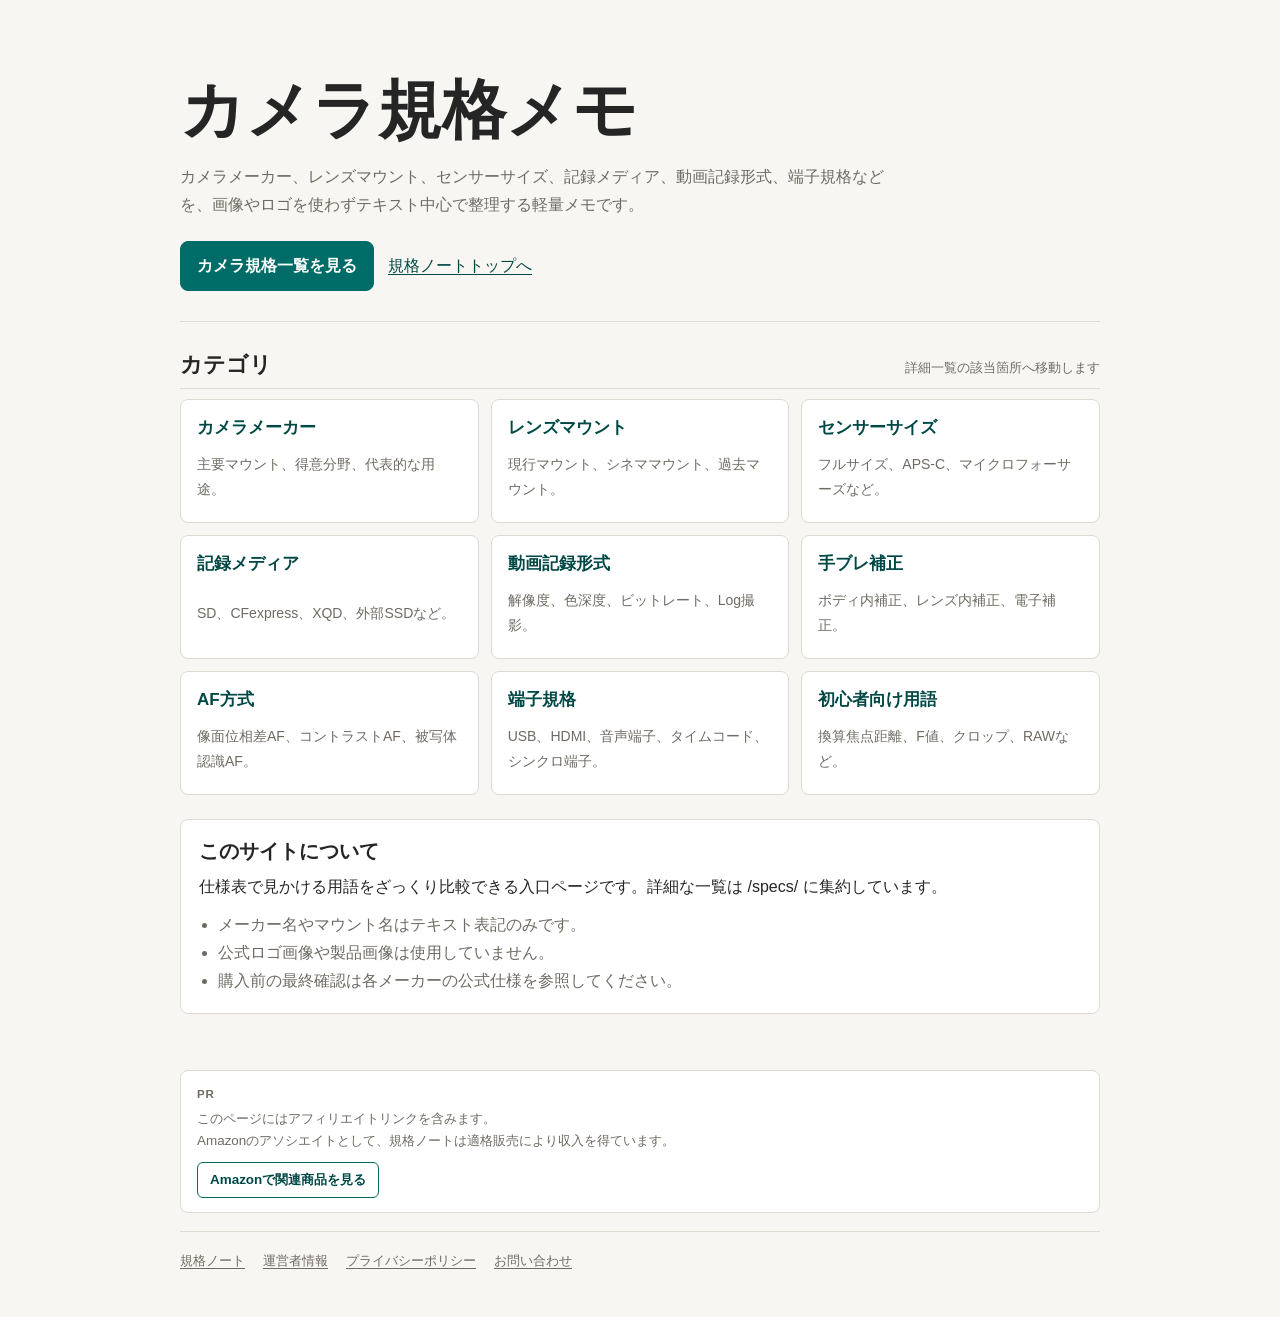
==== commit 0d4acdf9: "Add Amazon associate footer" ====
--- a/index.html
+++ b/index.html
@@ -61,6 +61,12 @@
       </section>
     </main>
 
+    <section class="affiliate-footer" aria-label="広告とAmazonアソシエイトについて">
+      <p class="affiliate-label">PR</p>
+      <p class="affiliate-note">このページにはアフィリエイトリンクを含みます。<br>Amazonのアソシエイトとして、規格ノートは適格販売により収入を得ています。</p>
+      <a class="amazon-button" href="https://www.amazon.co.jp/s?k=カメラ+アクセサリー&tag=kikakunote-camera-22" target="_blank" rel="nofollow sponsored noopener">Amazonで関連商品を見る</a>
+    </section>
+
     <footer>
       <a href="https://kikaku-note.com/">規格ノート</a>
       <a href="https://kikaku-note.com/about/">運営者情報</a>
--- a/assets/style.css
+++ b/assets/style.css
@@ -351,3 +351,58 @@
     padding: 10px;
   }
 }
+
+.affiliate-footer {
+  margin: 28px 0 18px;
+  padding: 14px 16px;
+  border: 1px solid var(--border, var(--line, #dedbd2));
+  border-radius: 8px;
+  background: var(--paper, #fff);
+  color: var(--muted, #666);
+  font-size: 0.84rem;
+  line-height: 1.65;
+}
+
+.affiliate-label {
+  margin: 0 0 4px;
+  font-size: 0.72rem;
+  font-weight: 700;
+  letter-spacing: 0.08em;
+  color: var(--muted, #666);
+}
+
+.affiliate-note {
+  margin: 0 0 10px;
+}
+
+.amazon-button {
+  display: inline-flex;
+  align-items: center;
+  justify-content: center;
+  min-height: 34px;
+  padding: 6px 12px;
+  border: 1px solid var(--accent, #006c67);
+  border-radius: 6px;
+  background: transparent;
+  color: var(--accent-ink, var(--accent, #006c67));
+  font-size: 0.84rem;
+  font-weight: 700;
+  text-decoration: none;
+}
+
+.amazon-button:hover,
+.amazon-button:focus-visible {
+  background: var(--soft, #f4f1ea);
+  text-decoration: none;
+}
+
+@media (max-width: 640px) {
+  .affiliate-footer {
+    margin: 22px 0 14px;
+    padding: 12px 14px;
+  }
+
+  .amazon-button {
+    width: 100%;
+  }
+}
